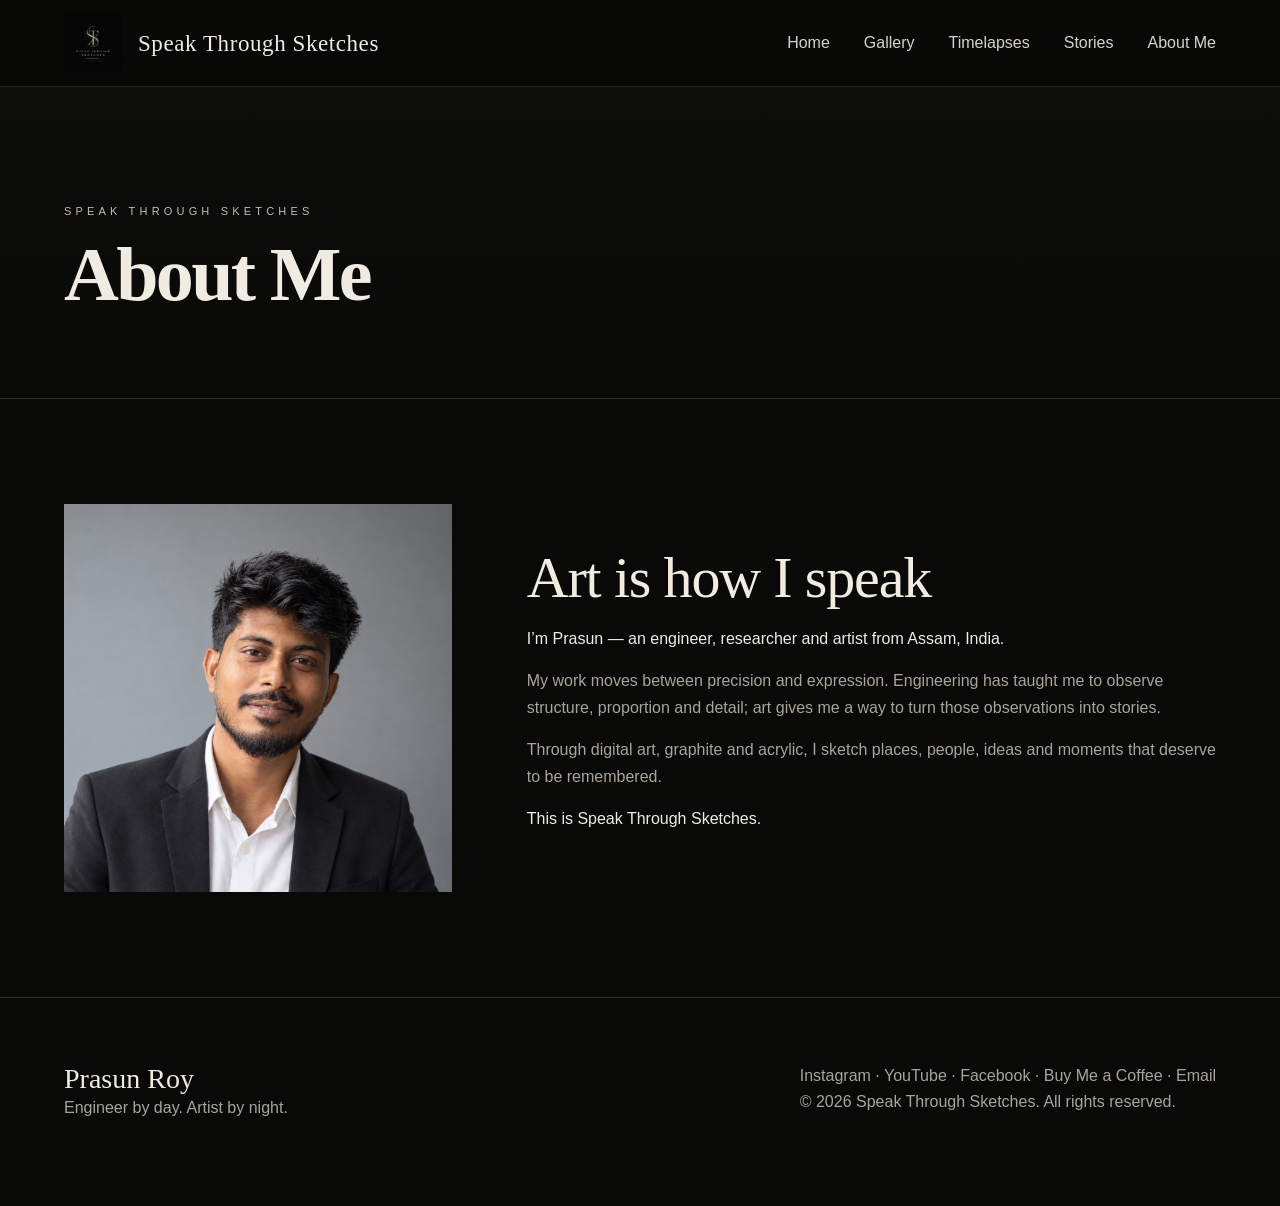
==== about.html @ 7fc60350 "Connect official social and creator links" ====
<!doctype html><html lang="en"><head><title>About Me — Speak Through Sketches</title><meta charset="utf-8"><meta name="viewport" content="width=device-width,initial-scale=1"><meta name="description" content="Speak Through Sketches — art, sketches and stories by Prasun Roy."><meta property="og:title" content="Speak Through Sketches"><meta property="og:description" content="Stories, places and ideas — expressed through sketches."><meta property="og:type" content="website"><link rel="icon" href="assets/images/logo.png"><link rel="stylesheet" href="style.css">
</head><body><nav class="nav"><div class="wrap navin"><a class="brand" href="index.html"><img src="assets/images/logo.png" alt="Speak Through Sketches logo"><span>Speak Through Sketches</span></a><button class="menu">Menu</button><div class="links"><a href="index.html">Home</a><a href="gallery.html">Gallery</a><a href="timelapses.html">Timelapses</a><a href="stories.html">Stories</a><a href="about.html">About Me</a></div></div></nav><header class="pagehero"><div class="wrap"><div class="eyebrow">Speak Through Sketches</div><h1>About Me</h1></div></header><main class="section"><div class="wrap aboutgrid"><img src="assets/images/about.png" alt="Portrait of Prasun Roy"><div><h2>Art is how I speak</h2><p>I’m Prasun — an engineer, researcher and artist from Assam, India.</p><p class="muted">My work moves between precision and expression. Engineering has taught me to observe structure, proportion and detail; art gives me a way to turn those observations into stories.</p><p class="muted">Through digital art, graphite and acrylic, I sketch places, people, ideas and moments that deserve to be remembered.</p><p>This is Speak Through Sketches.</p></div></div></main><footer class="footer"><div class="wrap footergrid"><div><div class="name">Prasun Roy</div><div class="muted">Engineer by day. Artist by night.</div></div><div class="muted"><a href="https://www.instagram.com/prasun__roy?igsi=Y3Uyb3ZrcDMyajFr&utm_source=qr" target="_blank" rel="noopener">Instagram</a> · <a href="https://www.youtube.com/@artbyprasun" target="_blank" rel="noopener">YouTube</a> · <a href="https://facebook.com/speakthroughsketches" target="_blank" rel="noopener">Facebook</a> · <a href="https://buymeacoffee.com/speakthroughsketches" target="_blank" rel="noopener">Buy Me a Coffee</a> · <a href="mailto:artbyprasun@speakthroughsketches.com">Email</a><br>© 2026 Speak Through Sketches. All rights reserved.</div></div></footer><script src="main.js"></script></body></html>
---- style.css ----
:root{--bg:#090908;--panel:#121211;--ink:#f1ece2;--muted:#aaa49a;--line:#302f2b;--accent:#d8cfbd;--max:1260px}*{box-sizing:border-box}html{scroll-behavior:smooth}body{margin:0;background:var(--bg);color:var(--ink);font-family:Arial,Helvetica,sans-serif;line-height:1.65}a{color:inherit;text-decoration:none}img{max-width:100%;display:block}.wrap{width:min(var(--max),90vw);margin:auto}.nav{position:sticky;top:0;z-index:30;background:rgba(9,9,8,.94);backdrop-filter:blur(14px);border-bottom:1px solid #24231f}.navin{height:86px;display:flex;align-items:center;justify-content:space-between}.brand{display:flex;align-items:center;gap:16px}.brand img{width:58px;height:58px;object-fit:cover}.brand span{font:23px/1 Georgia,serif;letter-spacing:.025em}.links{display:flex;gap:34px;color:#d8d2c8}.links a{padding:30px 0;position:relative}.links a:after{content:"";position:absolute;left:0;right:100%;bottom:20px;height:1px;background:var(--ink);transition:.25s}.links a:hover:after,.links a.active:after{right:0}.menu{display:none;background:none;border:1px solid var(--line);color:var(--ink);padding:8px 11px}.hero{min-height:72vh;display:grid;align-items:center;position:relative;overflow:hidden;border-bottom:1px solid var(--line)}.hero:before{content:"";position:absolute;inset:0;background:linear-gradient(90deg,rgba(0,0,0,.88) 0%,rgba(0,0,0,.52) 43%,rgba(0,0,0,.2) 100%),url('assets/images/graphite-3.jpg') center 36%/cover;filter:grayscale(1)}.hero .inner{position:relative;width:min(var(--max),90vw);margin:auto;padding:110px 0}.eyebrow{letter-spacing:.38em;text-transform:uppercase;color:#c4bdae;font-size:11px}.hero h1,.pagehero h1{font:700 clamp(58px,7vw,96px)/.96 Georgia,serif;margin:18px 0 22px;letter-spacing:-.035em}.hero p{font:20px/1.7 Georgia,serif;max-width:650px;color:#e1dbd0}.btn{display:inline-block;border:1px solid #817c72;padding:12px 23px;margin-top:18px;transition:.25s}.btn:hover{background:var(--ink);color:#111}.section{padding:105px 0;border-bottom:1px solid var(--line)}.sectionhead{display:flex;justify-content:space-between;gap:25px;align-items:end;margin-bottom:42px}.section h2{font:clamp(38px,4vw,54px)/1.08 Georgia,serif;margin:0;letter-spacing:-.02em}.muted{color:var(--muted)}.featured{display:grid;grid-template-columns:minmax(0,1.45fr) minmax(300px,.55fr);gap:0;align-items:stretch;background:var(--panel)}.featured img{height:590px;width:100%;object-fit:cover}.cardtext{padding:52px;display:flex;flex-direction:column;justify-content:center}.cardtext h3{font:40px Georgia,serif;margin:10px 0 6px}.grid{columns:3 300px;column-gap:22px}.art{break-inside:avoid;margin:0 0 22px;background:var(--panel);cursor:pointer;overflow:hidden;border:1px solid transparent;transition:.3s}.art img{width:100%;transition:.45s}.art:hover{border-color:#34332f}.art:hover img{transform:scale(1.02);filter:brightness(.9)}.cap{padding:15px 17px}.cap strong{font-family:Georgia,serif;font-size:19px}.tags{font-size:10px;letter-spacing:.2em;text-transform:uppercase;color:var(--muted)}.filter{display:flex;gap:10px;flex-wrap:wrap;margin-bottom:36px}.filter button{background:transparent;border:1px solid var(--line);color:var(--ink);padding:10px 17px;cursor:pointer;transition:.2s}.filter button:hover,.filter button.on{background:var(--ink);color:#111}.video{aspect-ratio:16/7;background:radial-gradient(circle at center,#25241f,#11110f 65%);display:grid;place-items:center;border:1px solid var(--line)}.play{width:76px;height:76px;border:1px solid var(--ink);border-radius:50%;display:grid;place-items:center;font-size:25px;transition:.25s}.play:hover{transform:scale(1.08);background:var(--ink);color:#111}.aboutgrid{display:grid;grid-template-columns:.72fr 1.28fr;gap:75px;align-items:center}.aboutgrid img{aspect-ratio:1/1;object-fit:cover;filter:saturate(.88)}.aboutgrid h2{font-size:58px}.footer{padding:65px 0 85px}.footergrid{display:flex;justify-content:space-between;gap:30px;flex-wrap:wrap}.footer .name{font:28px Georgia,serif}.pagehero{padding:115px 0 65px;border-bottom:1px solid var(--line);background:linear-gradient(180deg,#0c0c0b,#090908)}.pagehero h1{font-size:76px}.storygrid{display:grid;grid-template-columns:repeat(3,1fr);gap:20px}.story{background:var(--panel);padding:30px;min-height:240px;border:1px solid var(--line)}.story h3{font:28px Georgia,serif}.lightbox{position:fixed;inset:0;background:rgba(0,0,0,.96);z-index:100;display:none;align-items:center;justify-content:center;padding:30px}.lightbox.open{display:flex}.lightbox img{max-height:88vh;max-width:92vw;box-shadow:0 20px 70px #000}.close{position:absolute;right:30px;top:18px;font-size:34px;cursor:pointer}.legal{max-width:800px}.legal h2{font-family:Georgia,serif}@media(max-width:760px){.wrap{width:90vw}.navin{height:70px}.brand span{font-size:18px}.brand img{width:46px;height:46px}.menu{display:block}.links{display:none;position:absolute;top:70px;left:0;right:0;background:#0d0d0c;padding:14px 5vw 20px;flex-direction:column;gap:0;border-bottom:1px solid var(--line)}.links.open{display:flex}.links a{padding:12px 0}.links a:after{display:none}.hero{min-height:67vh}.hero .inner{padding:75px 0}.hero h1{font-size:clamp(52px,15vw,72px)}.hero p{font-size:18px}.featured,.aboutgrid{grid-template-columns:1fr}.featured img{height:auto;max-height:520px}.cardtext{padding:30px}.section{padding:68px 0}.sectionhead{align-items:flex-start;flex-direction:column;margin-bottom:28px}.section h2{font-size:39px}.aboutgrid{gap:35px}.aboutgrid h2{font-size:44px}.storygrid{grid-template-columns:1fr}.pagehero{padding:80px 0 40px}.pagehero h1{font-size:55px}.grid{columns:2 150px}}@media(max-width:480px){.grid{columns:1}.brand span{font-size:16px}.hero h1{font-size:50px}}
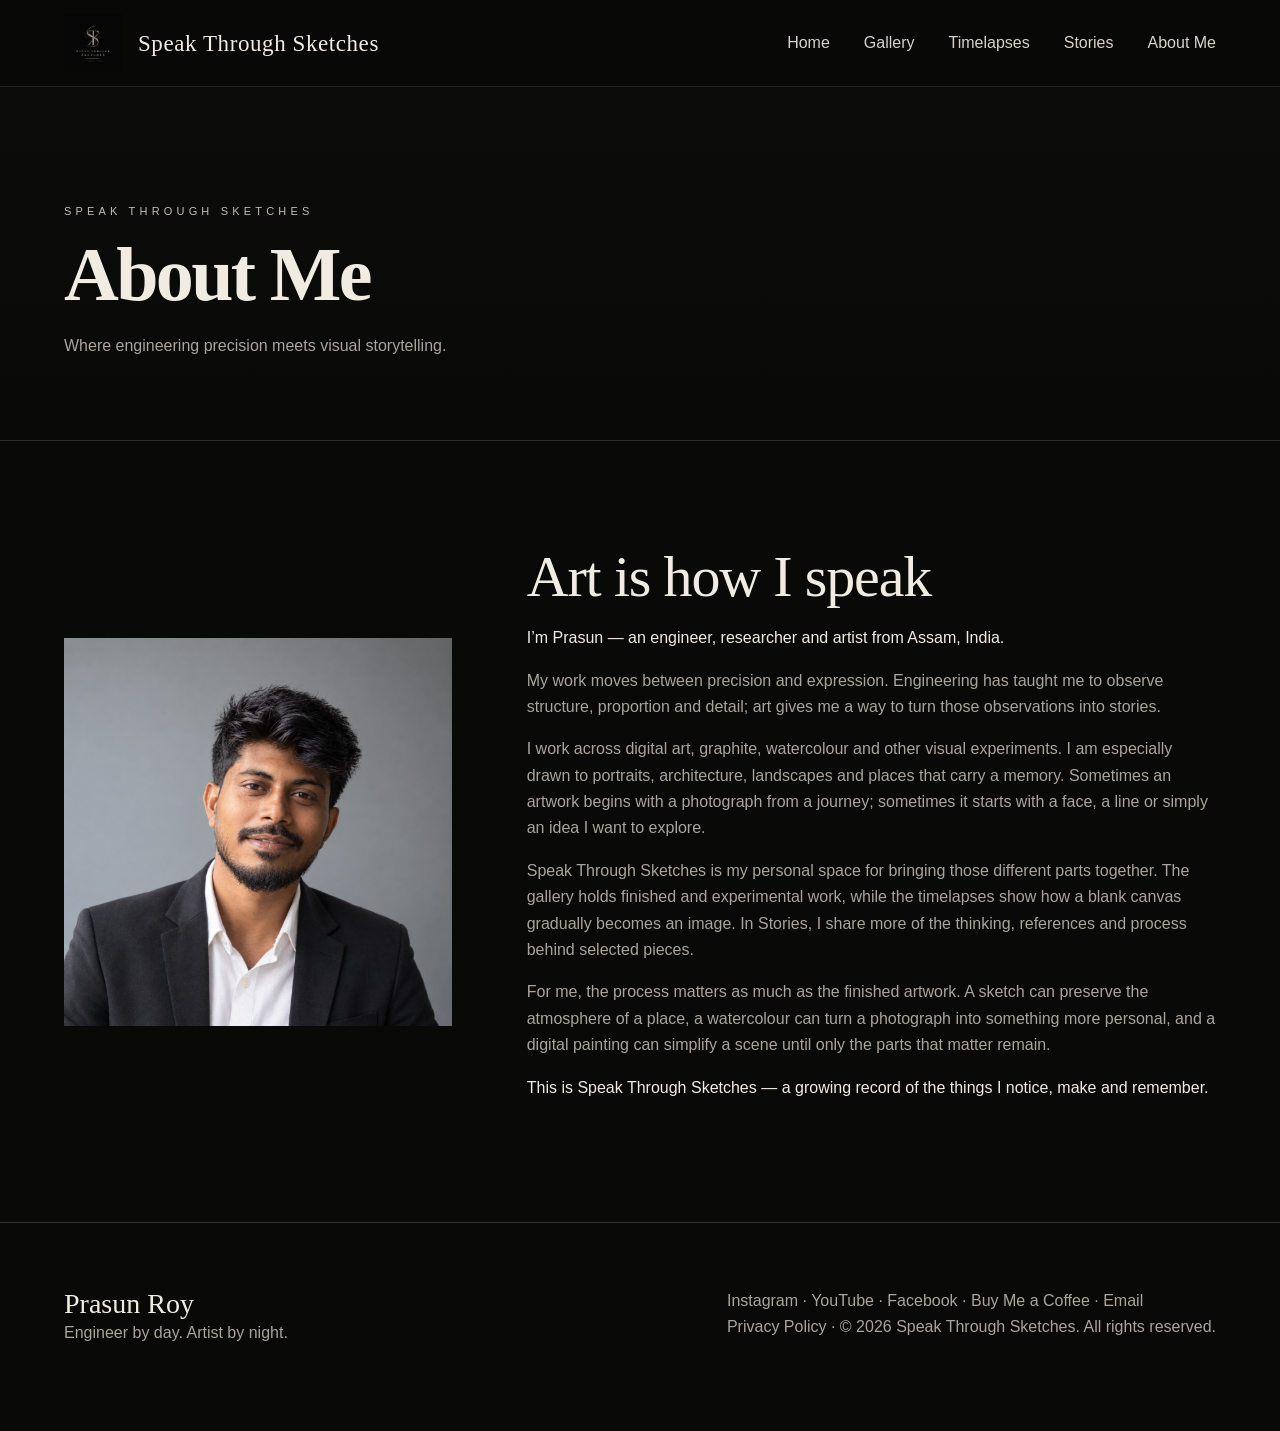
==== commit 28c952a9: "Expand artist profile and add privacy footer link" ====
--- a/about.html
+++ b/about.html
@@ -1,2 +1 @@
-<!doctype html><html lang="en"><head><title>About Me — Speak Through Sketches</title><meta charset="utf-8"><meta name="viewport" content="width=device-width,initial-scale=1"><meta name="description" content="Speak Through Sketches — art, sketches and stories by Prasun Roy."><meta property="og:title" content="Speak Through Sketches"><meta property="og:description" content="Stories, places and ideas — expressed through sketches."><meta property="og:type" content="website"><link rel="icon" href="assets/images/logo.png"><link rel="stylesheet" href="style.css">
-</head><body><nav class="nav"><div class="wrap navin"><a class="brand" href="index.html"><img src="assets/images/logo.png" alt="Speak Through Sketches logo"><span>Speak Through Sketches</span></a><button class="menu">Menu</button><div class="links"><a href="index.html">Home</a><a href="gallery.html">Gallery</a><a href="timelapses.html">Timelapses</a><a href="stories.html">Stories</a><a href="about.html">About Me</a></div></div></nav><header class="pagehero"><div class="wrap"><div class="eyebrow">Speak Through Sketches</div><h1>About Me</h1></div></header><main class="section"><div class="wrap aboutgrid"><img src="assets/images/about.png" alt="Portrait of Prasun Roy"><div><h2>Art is how I speak</h2><p>I’m Prasun — an engineer, researcher and artist from Assam, India.</p><p class="muted">My work moves between precision and expression. Engineering has taught me to observe structure, proportion and detail; art gives me a way to turn those observations into stories.</p><p class="muted">Through digital art, graphite and acrylic, I sketch places, people, ideas and moments that deserve to be remembered.</p><p>This is Speak Through Sketches.</p></div></div></main><footer class="footer"><div class="wrap footergrid"><div><div class="name">Prasun Roy</div><div class="muted">Engineer by day. Artist by night.</div></div><div class="muted"><a href="https://www.instagram.com/prasun__roy?igsi=Y3Uyb3ZrcDMyajFr&utm_source=qr" target="_blank" rel="noopener">Instagram</a> · <a href="https://www.youtube.com/@artbyprasun" target="_blank" rel="noopener">YouTube</a> · <a href="https://facebook.com/speakthroughsketches" target="_blank" rel="noopener">Facebook</a> · <a href="https://buymeacoffee.com/speakthroughsketches" target="_blank" rel="noopener">Buy Me a Coffee</a> · <a href="mailto:artbyprasun@speakthroughsketches.com">Email</a><br>© 2026 Speak Through Sketches. All rights reserved.</div></div></footer><script src="main.js"></script></body></html>+<!doctype html><html lang="en"><head><script async src="https://www.googletagmanager.com/gtag/js?id=G-JD53RVSYMD"></script><script>window.dataLayer=window.dataLayer||[];function gtag(){dataLayer.push(arguments);}gtag('js',new Date());gtag('config','G-JD53RVSYMD');</script><title>About Prasun Roy | Speak Through Sketches</title><meta charset="utf-8"><meta name="viewport" content="width=device-width,initial-scale=1"><meta name="description" content="Meet Prasun Roy, an engineer, researcher and artist from Assam, India, and discover the story behind Speak Through Sketches."><meta property="og:title" content="About Prasun Roy | Speak Through Sketches"><meta property="og:description" content="Meet Prasun Roy, an engineer, researcher and artist from Assam, India, and discover the story behind Speak Through Sketches."><meta property="og:type" content="website"><meta property="og:url" content="https://www.speakthroughsketches.com/about.html"><meta property="og:site_name" content="Speak Through Sketches"><meta property="og:image" content="https://www.speakthroughsketches.com/assets/images/about.png"><meta property="og:image:alt" content="Prasun Roy"><meta name="twitter:card" content="summary_large_image"><meta name="twitter:image" content="https://www.speakthroughsketches.com/assets/images/about.png"><script type="application/ld+json">{"@context":"https://schema.org","@type":"Person","name":"Prasun Roy","url":"https://www.speakthroughsketches.com/about.html","image":"https://www.speakthroughsketches.com/assets/images/about.png","description":"Engineer, researcher and artist from Assam, India.","sameAs":["https://www.instagram.com/prasun__roy","https://www.youtube.com/@artbyprasun","https://facebook.com/speakthroughsketches"]}</script><link rel="canonical" href="https://www.speakthroughsketches.com/about.html"><link rel="icon" href="assets/images/logo.png"><link rel="stylesheet" href="style.css"><script async src="https://pagead2.googlesyndication.com/pagead/js/adsbygoogle.js?client=ca-pub-5330915636951383" crossorigin="anonymous"></script></head><body><nav class="nav"><div class="wrap navin"><a class="brand" href="index.html"><img src="assets/images/logo.png" alt="Speak Through Sketches logo"><span>Speak Through Sketches</span></a><button class="menu">Menu</button><div class="links"><a href="index.html">Home</a><a href="gallery.html">Gallery</a><a href="timelapses.html">Timelapses</a><a href="stories.html">Stories</a><a href="about.html">About Me</a></div></div></nav><header class="pagehero"><div class="wrap"><div class="eyebrow">Speak Through Sketches</div><h1>About Me</h1><p class="muted">Where engineering precision meets visual storytelling.</p></div></header><main class="section"><div class="wrap aboutgrid"><img src="assets/images/about.png" alt="Portrait of Prasun Roy"><div><h2>Art is how I speak</h2><p>I’m Prasun — an engineer, researcher and artist from Assam, India.</p><p class="muted">My work moves between precision and expression. Engineering has taught me to observe structure, proportion and detail; art gives me a way to turn those observations into stories.</p><p class="muted">I work across digital art, graphite, watercolour and other visual experiments. I am especially drawn to portraits, architecture, landscapes and places that carry a memory. Sometimes an artwork begins with a photograph from a journey; sometimes it starts with a face, a line or simply an idea I want to explore.</p><p class="muted">Speak Through Sketches is my personal space for bringing those different parts together. The gallery holds finished and experimental work, while the timelapses show how a blank canvas gradually becomes an image. In Stories, I share more of the thinking, references and process behind selected pieces.</p><p class="muted">For me, the process matters as much as the finished artwork. A sketch can preserve the atmosphere of a place, a watercolour can turn a photograph into something more personal, and a digital painting can simplify a scene until only the parts that matter remain.</p><p>This is Speak Through Sketches — a growing record of the things I notice, make and remember.</p></div></div></main><footer class="footer"><div class="wrap footergrid"><div><div class="name">Prasun Roy</div><div class="muted">Engineer by day. Artist by night.</div></div><div class="muted"><a href="https://www.instagram.com/prasun__roy?igsi=Y3Uyb3ZrcDMyajFr&utm_source=qr" target="_blank" rel="noopener">Instagram</a> · <a href="https://www.youtube.com/@artbyprasun" target="_blank" rel="noopener">YouTube</a> · <a href="https://facebook.com/speakthroughsketches" target="_blank" rel="noopener">Facebook</a> · <a href="https://buymeacoffee.com/speakthroughsketches" target="_blank" rel="noopener">Buy Me a Coffee</a> · <a href="mailto:artbyprasun@speakthroughsketches.com">Email</a><br><a href="privacy.html">Privacy Policy</a> · © 2026 Speak Through Sketches. All rights reserved.</div></div></footer><script src="main.js"></script></body></html>
--- a/style.css
+++ b/style.css
@@ -1 +1,2 @@
-:root{--bg:#090908;--panel:#121211;--ink:#f1ece2;--muted:#aaa49a;--line:#302f2b;--accent:#d8cfbd;--max:1260px}*{box-sizing:border-box}html{scroll-behavior:smooth}body{margin:0;background:var(--bg);color:var(--ink);font-family:Arial,Helvetica,sans-serif;line-height:1.65}a{color:inherit;text-decoration:none}img{max-width:100%;display:block}.wrap{width:min(var(--max),90vw);margin:auto}.nav{position:sticky;top:0;z-index:30;background:rgba(9,9,8,.94);backdrop-filter:blur(14px);border-bottom:1px solid #24231f}.navin{height:86px;display:flex;align-items:center;justify-content:space-between}.brand{display:flex;align-items:center;gap:16px}.brand img{width:58px;height:58px;object-fit:cover}.brand span{font:23px/1 Georgia,serif;letter-spacing:.025em}.links{display:flex;gap:34px;color:#d8d2c8}.links a{padding:30px 0;position:relative}.links a:after{content:"";position:absolute;left:0;right:100%;bottom:20px;height:1px;background:var(--ink);transition:.25s}.links a:hover:after,.links a.active:after{right:0}.menu{display:none;background:none;border:1px solid var(--line);color:var(--ink);padding:8px 11px}.hero{min-height:72vh;display:grid;align-items:center;position:relative;overflow:hidden;border-bottom:1px solid var(--line)}.hero:before{content:"";position:absolute;inset:0;background:linear-gradient(90deg,rgba(0,0,0,.88) 0%,rgba(0,0,0,.52) 43%,rgba(0,0,0,.2) 100%),url('assets/images/graphite-3.jpg') center 36%/cover;filter:grayscale(1)}.hero .inner{position:relative;width:min(var(--max),90vw);margin:auto;padding:110px 0}.eyebrow{letter-spacing:.38em;text-transform:uppercase;color:#c4bdae;font-size:11px}.hero h1,.pagehero h1{font:700 clamp(58px,7vw,96px)/.96 Georgia,serif;margin:18px 0 22px;letter-spacing:-.035em}.hero p{font:20px/1.7 Georgia,serif;max-width:650px;color:#e1dbd0}.btn{display:inline-block;border:1px solid #817c72;padding:12px 23px;margin-top:18px;transition:.25s}.btn:hover{background:var(--ink);color:#111}.section{padding:105px 0;border-bottom:1px solid var(--line)}.sectionhead{display:flex;justify-content:space-between;gap:25px;align-items:end;margin-bottom:42px}.section h2{font:clamp(38px,4vw,54px)/1.08 Georgia,serif;margin:0;letter-spacing:-.02em}.muted{color:var(--muted)}.featured{display:grid;grid-template-columns:minmax(0,1.45fr) minmax(300px,.55fr);gap:0;align-items:stretch;background:var(--panel)}.featured img{height:590px;width:100%;object-fit:cover}.cardtext{padding:52px;display:flex;flex-direction:column;justify-content:center}.cardtext h3{font:40px Georgia,serif;margin:10px 0 6px}.grid{columns:3 300px;column-gap:22px}.art{break-inside:avoid;margin:0 0 22px;background:var(--panel);cursor:pointer;overflow:hidden;border:1px solid transparent;transition:.3s}.art img{width:100%;transition:.45s}.art:hover{border-color:#34332f}.art:hover img{transform:scale(1.02);filter:brightness(.9)}.cap{padding:15px 17px}.cap strong{font-family:Georgia,serif;font-size:19px}.tags{font-size:10px;letter-spacing:.2em;text-transform:uppercase;color:var(--muted)}.filter{display:flex;gap:10px;flex-wrap:wrap;margin-bottom:36px}.filter button{background:transparent;border:1px solid var(--line);color:var(--ink);padding:10px 17px;cursor:pointer;transition:.2s}.filter button:hover,.filter button.on{background:var(--ink);color:#111}.video{aspect-ratio:16/7;background:radial-gradient(circle at center,#25241f,#11110f 65%);display:grid;place-items:center;border:1px solid var(--line)}.play{width:76px;height:76px;border:1px solid var(--ink);border-radius:50%;display:grid;place-items:center;font-size:25px;transition:.25s}.play:hover{transform:scale(1.08);background:var(--ink);color:#111}.aboutgrid{display:grid;grid-template-columns:.72fr 1.28fr;gap:75px;align-items:center}.aboutgrid img{aspect-ratio:1/1;object-fit:cover;filter:saturate(.88)}.aboutgrid h2{font-size:58px}.footer{padding:65px 0 85px}.footergrid{display:flex;justify-content:space-between;gap:30px;flex-wrap:wrap}.footer .name{font:28px Georgia,serif}.pagehero{padding:115px 0 65px;border-bottom:1px solid var(--line);background:linear-gradient(180deg,#0c0c0b,#090908)}.pagehero h1{font-size:76px}.storygrid{display:grid;grid-template-columns:repeat(3,1fr);gap:20px}.story{background:var(--panel);padding:30px;min-height:240px;border:1px solid var(--line)}.story h3{font:28px Georgia,serif}.lightbox{position:fixed;inset:0;background:rgba(0,0,0,.96);z-index:100;display:none;align-items:center;justify-content:center;padding:30px}.lightbox.open{display:flex}.lightbox img{max-height:88vh;max-width:92vw;box-shadow:0 20px 70px #000}.close{position:absolute;right:30px;top:18px;font-size:34px;cursor:pointer}.legal{max-width:800px}.legal h2{font-family:Georgia,serif}@media(max-width:760px){.wrap{width:90vw}.navin{height:70px}.brand span{font-size:18px}.brand img{width:46px;height:46px}.menu{display:block}.links{display:none;position:absolute;top:70px;left:0;right:0;background:#0d0d0c;padding:14px 5vw 20px;flex-direction:column;gap:0;border-bottom:1px solid var(--line)}.links.open{display:flex}.links a{padding:12px 0}.links a:after{display:none}.hero{min-height:67vh}.hero .inner{padding:75px 0}.hero h1{font-size:clamp(52px,15vw,72px)}.hero p{font-size:18px}.featured,.aboutgrid{grid-template-columns:1fr}.featured img{height:auto;max-height:520px}.cardtext{padding:30px}.section{padding:68px 0}.sectionhead{align-items:flex-start;flex-direction:column;margin-bottom:28px}.section h2{font-size:39px}.aboutgrid{gap:35px}.aboutgrid h2{font-size:44px}.storygrid{grid-template-columns:1fr}.pagehero{padding:80px 0 40px}.pagehero h1{font-size:55px}.grid{columns:2 150px}}@media(max-width:480px){.grid{columns:1}.brand span{font-size:16px}.hero h1{font-size:50px}}+:root{--bg:#090908;--panel:#121211;--ink:#f1ece2;--muted:#aaa49a;--line:#302f2b;--accent:#d8cfbd;--max:1260px}*{box-sizing:border-box}html{scroll-behavior:smooth}body{margin:0;background:var(--bg);color:var(--ink);font-family:Arial,Helvetica,sans-serif;line-height:1.65}a{color:inherit;text-decoration:none}img{max-width:100%;display:block}.wrap{width:min(var(--max),90vw);margin:auto}.nav{position:sticky;top:0;z-index:30;background:rgba(9,9,8,.94);backdrop-filter:blur(14px);border-bottom:1px solid #24231f}.navin{height:86px;display:flex;align-items:center;justify-content:space-between}.brand{display:flex;align-items:center;gap:16px}.brand img{width:58px;height:58px;object-fit:cover}.brand span{font:23px/1 Georgia,serif;letter-spacing:.025em}.links{display:flex;gap:34px;color:#d8d2c8}.links a{padding:30px 0;position:relative}.links a:after{content:"";position:absolute;left:0;right:100%;bottom:20px;height:1px;background:var(--ink);transition:.25s}.links a:hover:after,.links a.active:after{right:0}.menu{display:none;background:none;border:1px solid var(--line);color:var(--ink);padding:8px 11px}.hero{min-height:72vh;display:grid;align-items:center;position:relative;overflow:hidden;border-bottom:1px solid var(--line)}.hero:before{content:"";position:absolute;inset:0;background:linear-gradient(90deg,rgba(0,0,0,.88) 0%,rgba(0,0,0,.52) 43%,rgba(0,0,0,.2) 100%),url('assets/images/graphite-3.jpg') center 36%/cover;filter:grayscale(1)}.hero .inner{position:relative;width:min(var(--max),90vw);margin:auto;padding:110px 0}.eyebrow{letter-spacing:.38em;text-transform:uppercase;color:#c4bdae;font-size:11px}.hero h1,.pagehero h1{font:700 clamp(58px,7vw,96px)/.96 Georgia,serif;margin:18px 0 22px;letter-spacing:-.035em}.hero p{font:20px/1.7 Georgia,serif;max-width:650px;color:#e1dbd0}.btn{display:inline-block;border:1px solid #817c72;padding:12px 23px;margin-top:18px;transition:.25s}.btn:hover{background:var(--ink);color:#111}.section{padding:105px 0;border-bottom:1px solid var(--line)}.sectionhead{display:flex;justify-content:space-between;gap:25px;align-items:end;margin-bottom:42px}.section h2{font:clamp(38px,4vw,54px)/1.08 Georgia,serif;margin:0;letter-spacing:-.02em}.muted{color:var(--muted)}.featured{display:grid;grid-template-columns:minmax(0,1.45fr) minmax(300px,.55fr);gap:0;align-items:stretch;background:var(--panel)}.featured img{height:590px;width:100%;object-fit:cover}.cardtext{padding:52px;display:flex;flex-direction:column;justify-content:center}.cardtext h3{font:40px Georgia,serif;margin:10px 0 6px}.grid{columns:3 300px;column-gap:22px}.art{break-inside:avoid;margin:0 0 22px;background:var(--panel);cursor:pointer;overflow:hidden;border:1px solid transparent;transition:.3s}.art img{width:100%;transition:.45s}.art:hover{border-color:#34332f}.art:hover img{transform:scale(1.02);filter:brightness(.9)}.cap{padding:15px 17px}.cap strong{font-family:Georgia,serif;font-size:19px}.tags{font-size:10px;letter-spacing:.2em;text-transform:uppercase;color:var(--muted)}.filter{display:flex;gap:10px;flex-wrap:wrap;margin-bottom:36px}.filter button{background:transparent;border:1px solid var(--line);color:var(--ink);padding:10px 17px;cursor:pointer;transition:.2s}.filter button:hover,.filter button.on{background:var(--ink);color:#111}.video{aspect-ratio:16/7;background:radial-gradient(circle at center,#25241f,#11110f 65%);display:grid;place-items:center;border:1px solid var(--line)}.play{width:76px;height:76px;border:1px solid var(--ink);border-radius:50%;display:grid;place-items:center;font-size:25px;transition:.25s}.play:hover{transform:scale(1.08);background:var(--ink);color:#111}.aboutgrid{display:grid;grid-template-columns:.72fr 1.28fr;gap:75px;align-items:center}.aboutgrid img{aspect-ratio:1/1;object-fit:cover;filter:saturate(.88)}.aboutgrid h2{font-size:58px}.footer{padding:65px 0 85px}.footergrid{display:flex;justify-content:space-between;gap:30px;flex-wrap:wrap}.footer .name{font:28px Georgia,serif}.pagehero{padding:115px 0 65px;border-bottom:1px solid var(--line);background:linear-gradient(180deg,#0c0c0b,#090908)}.pagehero h1{font-size:76px}.storygrid{display:grid;grid-template-columns:repeat(3,1fr);gap:20px}.story{background:var(--panel);padding:30px;min-height:240px;border:1px solid var(--line)}.story h3{font:28px Georgia,serif}.lightbox{position:fixed;inset:0;background:rgba(0,0,0,.96);z-index:100;display:none;align-items:center;justify-content:center;padding:30px}.lightbox.open{display:flex}.lightbox img{max-height:88vh;max-width:92vw;box-shadow:0 20px 70px #000}.close{position:absolute;right:30px;top:18px;font-size:34px;cursor:pointer}.legal{max-width:800px}.legal h2{font-family:Georgia,serif}@media(max-width:760px){.wrap{width:90vw}.navin{height:70px}.brand span{font-size:18px}.brand img{width:46px;height:46px}.menu{display:block}.links{display:none;position:absolute;top:70px;left:0;right:0;background:#0d0d0c;padding:14px 5vw 20px;flex-direction:column;gap:0;border-bottom:1px solid var(--line)}.links.open{display:flex}.links a{padding:12px 0}.links a:after{display:none}.hero{min-height:67vh}.hero .inner{padding:75px 0}.hero h1{font-size:clamp(52px,15vw,72px)}.hero p{font-size:18px}.featured,.aboutgrid{grid-template-columns:1fr}.featured img{height:auto;max-height:520px}.cardtext{padding:30px}.section{padding:68px 0}.sectionhead{align-items:flex-start;flex-direction:column;margin-bottom:28px}.section h2{font-size:39px}.aboutgrid{gap:35px}.aboutgrid h2{font-size:44px}.storygrid{grid-template-columns:1fr}.pagehero{padding:80px 0 40px}.pagehero h1{font-size:55px}.grid{columns:2 150px}}@media(max-width:480px){.grid{columns:1}.brand span{font-size:16px}.hero h1{font-size:50px}}.timelapse-duo{display:grid;grid-template-columns:1fr 1fr;gap:3px;aspect-ratio:16/10;overflow:hidden;margin-bottom:18px}.timelapse-duo img{width:100%;height:100%;object-fit:cover}
+.timelapse-card{padding:18px}.video-thumb{position:relative;width:100%;padding:0;border:0;background:#050505;cursor:pointer;overflow:hidden;display:block;margin-bottom:18px}.video-thumb.wide{aspect-ratio:16/9}.video-thumb.short{aspect-ratio:9/12}.video-thumb img{width:100%;height:100%;object-fit:cover;transition:.35s}.video-thumb:hover img{transform:scale(1.025);filter:brightness(.72)}.video-play{position:absolute;left:50%;top:50%;transform:translate(-50%,-50%);width:66px;height:66px;border:1px solid rgba(255,255,255,.9);border-radius:50%;display:grid;place-items:center;background:rgba(0,0,0,.52);color:#fff;font-size:22px;padding-left:4px;transition:.25s}.video-thumb:hover .video-play{background:var(--ink);color:#111;transform:translate(-50%,-50%) scale(1.06)}.video-frame{width:100%;border:0;display:block;background:#000;margin-bottom:18px}.video-frame.wide{aspect-ratio:16/9}.video-frame.short{aspect-ratio:9/12}.youtube-link{display:inline-block;color:#d8cfbd;border-bottom:1px solid #5d594f;padding-bottom:2px;margin-top:4px;font-size:14px}.youtube-link:hover{color:#fff;border-color:#fff}.picks-intro{max-width:650px;margin:-20px 0 35px}.picks-grid{display:grid;grid-template-columns:repeat(3,1fr);gap:18px}.pick{background:var(--panel);border:1px solid var(--line);padding:28px;display:flex;flex-direction:column;align-items:flex-start}.pick h3{font:26px/1.2 Georgia,serif;margin:12px 0 4px}.pick p{flex:1}.affiliate-note{color:var(--muted);font-size:12px;margin-top:22px}@media(max-width:900px){.picks-grid{grid-template-columns:repeat(2,1fr)}}@media(max-width:560px){.picks-grid{grid-template-columns:1fr}}.home-video{max-width:1000px;margin:auto}.home-video .video-thumb{margin-bottom:0}.home-video-meta{display:flex;justify-content:space-between;gap:25px;align-items:center;background:var(--panel);border:1px solid var(--line);border-top:0;padding:22px 25px}.home-video-meta h3{font:27px Georgia,serif;margin:5px 0}@media(max-width:600px){.home-video-meta{align-items:flex-start;flex-direction:column}}.stories-long{max-width:900px;margin:auto}.story-full{padding:40px 0;border-bottom:1px solid var(--line)}.story-full:first-child{padding-top:0}.story-full h2{font:38px/1.15 Georgia,serif;margin:12px 0 24px}.story-full p{font-size:17px;line-height:1.85;color:var(--muted);max-width:780px}@media(max-width:600px){.story-full h2{font-size:30px}.story-full p{font-size:16px}}
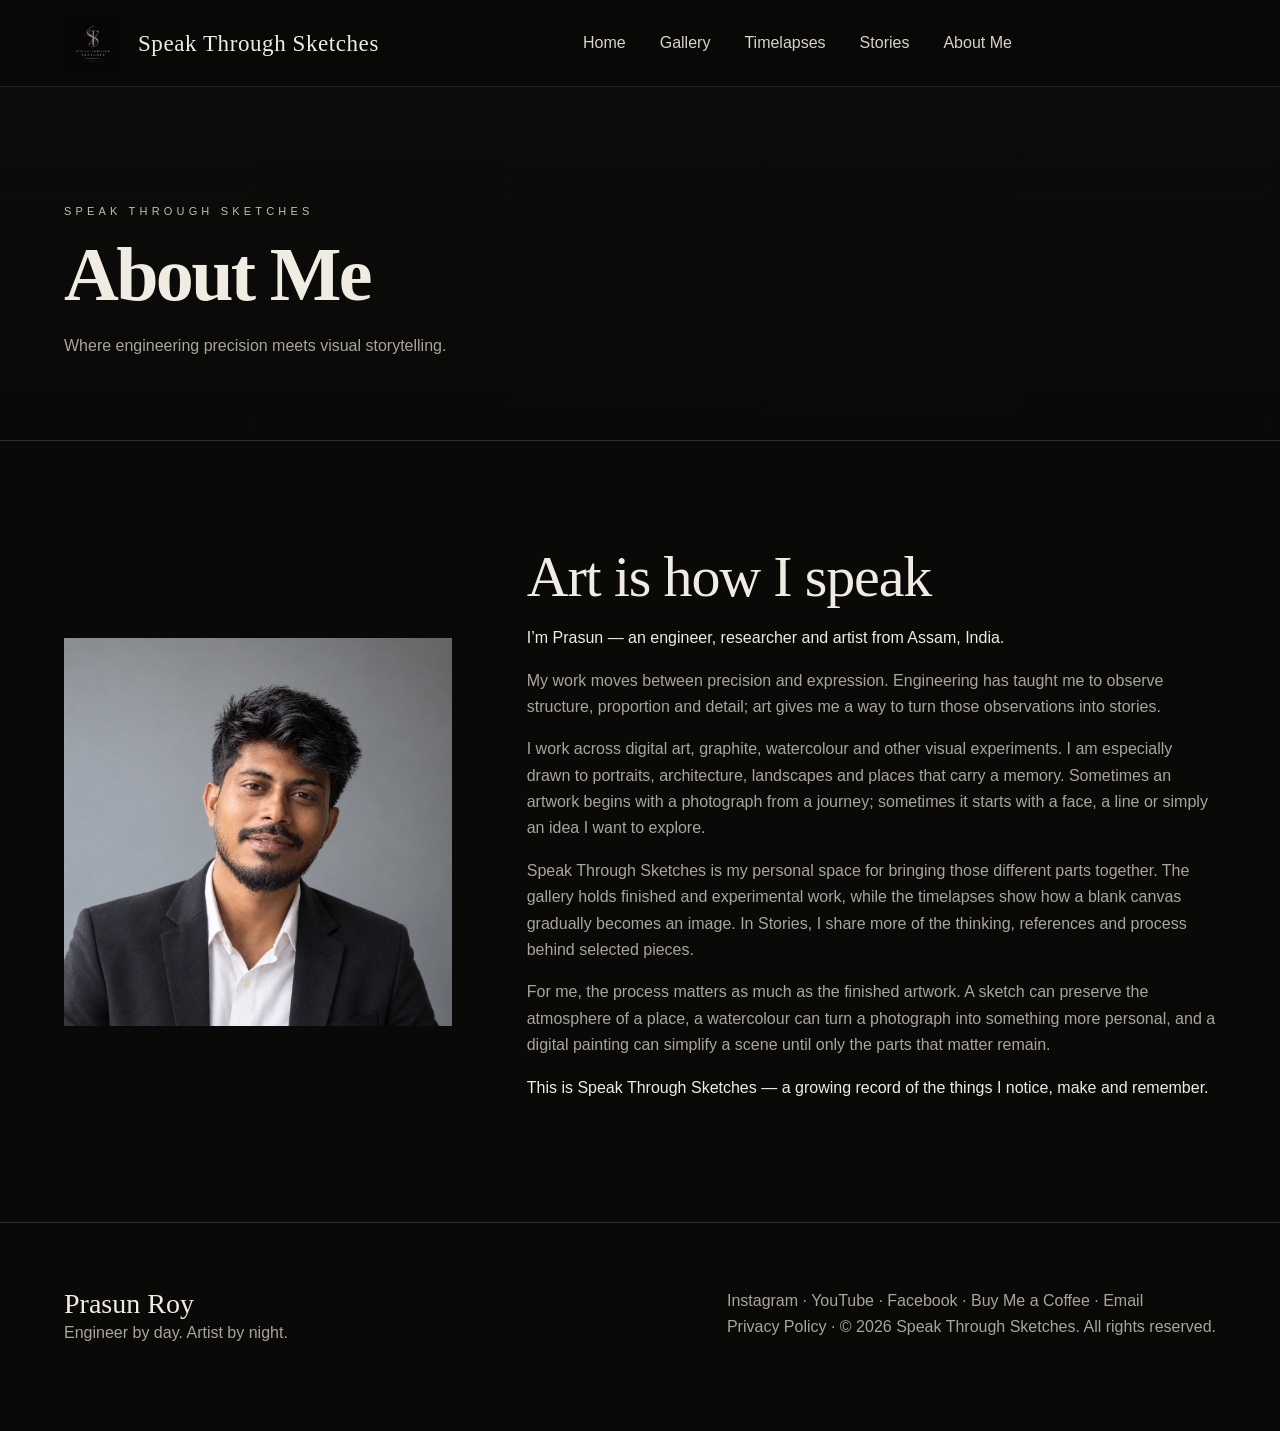
==== commit d174e49c: "Add accessible social icons to shared navigation" ====
--- a/about.html
+++ b/about.html
@@ -1 +1 @@
-<!doctype html><html lang="en"><head><script async src="https://www.googletagmanager.com/gtag/js?id=G-JD53RVSYMD"></script><script>window.dataLayer=window.dataLayer||[];function gtag(){dataLayer.push(arguments);}gtag('js',new Date());gtag('config','G-JD53RVSYMD');</script><title>About Prasun Roy | Speak Through Sketches</title><meta charset="utf-8"><meta name="viewport" content="width=device-width,initial-scale=1"><meta name="description" content="Meet Prasun Roy, an engineer, researcher and artist from Assam, India, and discover the story behind Speak Through Sketches."><meta property="og:title" content="About Prasun Roy | Speak Through Sketches"><meta property="og:description" content="Meet Prasun Roy, an engineer, researcher and artist from Assam, India, and discover the story behind Speak Through Sketches."><meta property="og:type" content="website"><meta property="og:url" content="https://www.speakthroughsketches.com/about.html"><meta property="og:site_name" content="Speak Through Sketches"><meta property="og:image" content="https://www.speakthroughsketches.com/assets/images/about.png"><meta property="og:image:alt" content="Prasun Roy"><meta name="twitter:card" content="summary_large_image"><meta name="twitter:image" content="https://www.speakthroughsketches.com/assets/images/about.png"><script type="application/ld+json">{"@context":"https://schema.org","@type":"Person","name":"Prasun Roy","url":"https://www.speakthroughsketches.com/about.html","image":"https://www.speakthroughsketches.com/assets/images/about.png","description":"Engineer, researcher and artist from Assam, India.","sameAs":["https://www.instagram.com/prasun__roy","https://www.youtube.com/@artbyprasun","https://facebook.com/speakthroughsketches"]}</script><link rel="canonical" href="https://www.speakthroughsketches.com/about.html"><link rel="icon" href="assets/images/logo.png"><link rel="stylesheet" href="style.css"><script async src="https://pagead2.googlesyndication.com/pagead/js/adsbygoogle.js?client=ca-pub-5330915636951383" crossorigin="anonymous"></script></head><body><nav class="nav"><div class="wrap navin"><a class="brand" href="index.html"><img src="assets/images/logo.png" alt="Speak Through Sketches logo"><span>Speak Through Sketches</span></a><button class="menu">Menu</button><div class="links"><a href="index.html">Home</a><a href="gallery.html">Gallery</a><a href="timelapses.html">Timelapses</a><a href="stories.html">Stories</a><a href="about.html">About Me</a></div></div></nav><header class="pagehero"><div class="wrap"><div class="eyebrow">Speak Through Sketches</div><h1>About Me</h1><p class="muted">Where engineering precision meets visual storytelling.</p></div></header><main class="section"><div class="wrap aboutgrid"><img src="assets/images/about.png" alt="Portrait of Prasun Roy"><div><h2>Art is how I speak</h2><p>I’m Prasun — an engineer, researcher and artist from Assam, India.</p><p class="muted">My work moves between precision and expression. Engineering has taught me to observe structure, proportion and detail; art gives me a way to turn those observations into stories.</p><p class="muted">I work across digital art, graphite, watercolour and other visual experiments. I am especially drawn to portraits, architecture, landscapes and places that carry a memory. Sometimes an artwork begins with a photograph from a journey; sometimes it starts with a face, a line or simply an idea I want to explore.</p><p class="muted">Speak Through Sketches is my personal space for bringing those different parts together. The gallery holds finished and experimental work, while the timelapses show how a blank canvas gradually becomes an image. In Stories, I share more of the thinking, references and process behind selected pieces.</p><p class="muted">For me, the process matters as much as the finished artwork. A sketch can preserve the atmosphere of a place, a watercolour can turn a photograph into something more personal, and a digital painting can simplify a scene until only the parts that matter remain.</p><p>This is Speak Through Sketches — a growing record of the things I notice, make and remember.</p></div></div></main><footer class="footer"><div class="wrap footergrid"><div><div class="name">Prasun Roy</div><div class="muted">Engineer by day. Artist by night.</div></div><div class="muted"><a href="https://www.instagram.com/prasun__roy?igsi=Y3Uyb3ZrcDMyajFr&utm_source=qr" target="_blank" rel="noopener">Instagram</a> · <a href="https://www.youtube.com/@artbyprasun" target="_blank" rel="noopener">YouTube</a> · <a href="https://facebook.com/speakthroughsketches" target="_blank" rel="noopener">Facebook</a> · <a href="https://buymeacoffee.com/speakthroughsketches" target="_blank" rel="noopener">Buy Me a Coffee</a> · <a href="mailto:artbyprasun@speakthroughsketches.com">Email</a><br><a href="privacy.html">Privacy Policy</a> · © 2026 Speak Through Sketches. All rights reserved.</div></div></footer><script src="main.js"></script></body></html>+<!doctype html><html lang="en"><head><script async src="https://www.googletagmanager.com/gtag/js?id=G-JD53RVSYMD"></script><script>window.dataLayer=window.dataLayer||[];function gtag(){dataLayer.push(arguments);}gtag('js',new Date());gtag('config','G-JD53RVSYMD');</script><title>About Prasun Roy | Speak Through Sketches</title><meta charset="utf-8"><meta name="viewport" content="width=device-width,initial-scale=1"><meta name="description" content="Meet Prasun Roy, an engineer, researcher and artist from Assam, India, and discover the story behind Speak Through Sketches."><meta property="og:title" content="About Prasun Roy | Speak Through Sketches"><meta property="og:description" content="Meet Prasun Roy, an engineer, researcher and artist from Assam, India, and discover the story behind Speak Through Sketches."><meta property="og:type" content="website"><meta property="og:url" content="https://www.speakthroughsketches.com/about.html"><meta property="og:site_name" content="Speak Through Sketches"><meta property="og:image" content="https://www.speakthroughsketches.com/assets/images/about.png"><meta property="og:image:alt" content="Prasun Roy"><meta name="twitter:card" content="summary_large_image"><meta name="twitter:image" content="https://www.speakthroughsketches.com/assets/images/about.png"><script type="application/ld+json">{"@context":"https://schema.org","@type":"Person","name":"Prasun Roy","url":"https://www.speakthroughsketches.com/about.html","image":"https://www.speakthroughsketches.com/assets/images/about.png","description":"Engineer, researcher and artist from Assam, India.","sameAs":["https://www.instagram.com/prasun__roy","https://www.youtube.com/@artbyprasun","https://facebook.com/speakthroughsketches"]}</script><link rel="canonical" href="https://www.speakthroughsketches.com/about.html"><link rel="icon" href="assets/images/logo.png"><link rel="stylesheet" href="style.css"><script async src="https://pagead2.googlesyndication.com/pagead/js/adsbygoogle.js?client=ca-pub-5330915636951383" crossorigin="anonymous"></script></head><body><nav class="nav"><div class="wrap navin"><a class="brand" href="index.html"><img src="assets/images/logo.png" alt="Speak Through Sketches logo"><span>Speak Through Sketches</span></a><button class="menu" type="button" aria-label="Toggle navigation">Menu</button><div class="links"><a href="index.html">Home</a><a href="gallery.html">Gallery</a><a href="timelapses.html">Timelapses</a><a href="stories.html">Stories</a><a href="about.html">About Me</a></div><div class="nav-social" aria-label="Follow Speak Through Sketches"><a href="https://www.instagram.com/prasun__roy" target="_blank" rel="noopener noreferrer" aria-label="Instagram" title="Instagram"><svg viewBox="0 0 24 24" aria-hidden="true"><rect x="3" y="3" width="18" height="18" rx="5"/><circle cx="12" cy="12" r="4"/><circle class="social-dot" cx="17.5" cy="6.5" r="1"/></svg></a><a href="https://www.youtube.com/@artbyprasun" target="_blank" rel="noopener noreferrer" aria-label="YouTube" title="YouTube"><svg viewBox="0 0 24 24" aria-hidden="true"><rect x="2" y="5" width="20" height="14" rx="4"/><path d="m10 9 5 3-5 3z"/></svg></a><a href="https://www.pinterest.com/artbyprasun/" target="_blank" rel="noopener noreferrer" aria-label="Pinterest" title="Pinterest"><svg viewBox="0 0 24 24" aria-hidden="true"><circle cx="12" cy="12" r="9"/><path d="m9.5 19 1.7-7.2c-.5-2.4.4-4.4 2.4-4.4 1.5 0 2.4 1.1 2.4 2.5 0 2.4-1.6 5-3.6 5-1 0-1.5-.7-1.5-1.7"/></svg></a><a href="https://facebook.com/speakthroughsketches" target="_blank" rel="noopener noreferrer" aria-label="Facebook" title="Facebook"><svg viewBox="0 0 24 24" aria-hidden="true"><path d="M14 21v-8h3l.5-4H14V7c0-1.1.4-1.7 1.8-1.7H18V2.1A25 25 0 0 0 15 2c-3.1 0-5 1.9-5 5.2V9H7v4h3v8z"/></svg></a></div></div></nav><header class="pagehero"><div class="wrap"><div class="eyebrow">Speak Through Sketches</div><h1>About Me</h1><p class="muted">Where engineering precision meets visual storytelling.</p></div></header><main class="section"><div class="wrap aboutgrid"><img src="assets/images/about.png" alt="Portrait of Prasun Roy"><div><h2>Art is how I speak</h2><p>I’m Prasun — an engineer, researcher and artist from Assam, India.</p><p class="muted">My work moves between precision and expression. Engineering has taught me to observe structure, proportion and detail; art gives me a way to turn those observations into stories.</p><p class="muted">I work across digital art, graphite, watercolour and other visual experiments. I am especially drawn to portraits, architecture, landscapes and places that carry a memory. Sometimes an artwork begins with a photograph from a journey; sometimes it starts with a face, a line or simply an idea I want to explore.</p><p class="muted">Speak Through Sketches is my personal space for bringing those different parts together. The gallery holds finished and experimental work, while the timelapses show how a blank canvas gradually becomes an image. In Stories, I share more of the thinking, references and process behind selected pieces.</p><p class="muted">For me, the process matters as much as the finished artwork. A sketch can preserve the atmosphere of a place, a watercolour can turn a photograph into something more personal, and a digital painting can simplify a scene until only the parts that matter remain.</p><p>This is Speak Through Sketches — a growing record of the things I notice, make and remember.</p></div></div></main><footer class="footer"><div class="wrap footergrid"><div><div class="name">Prasun Roy</div><div class="muted">Engineer by day. Artist by night.</div></div><div class="muted"><a href="https://www.instagram.com/prasun__roy?igsi=Y3Uyb3ZrcDMyajFr&utm_source=qr" target="_blank" rel="noopener">Instagram</a> · <a href="https://www.youtube.com/@artbyprasun" target="_blank" rel="noopener">YouTube</a> · <a href="https://facebook.com/speakthroughsketches" target="_blank" rel="noopener">Facebook</a> · <a href="https://buymeacoffee.com/speakthroughsketches" target="_blank" rel="noopener">Buy Me a Coffee</a> · <a href="mailto:artbyprasun@speakthroughsketches.com">Email</a><br><a href="privacy.html">Privacy Policy</a> · © 2026 Speak Through Sketches. All rights reserved.</div></div></footer><script src="main.js"></script></body></html>
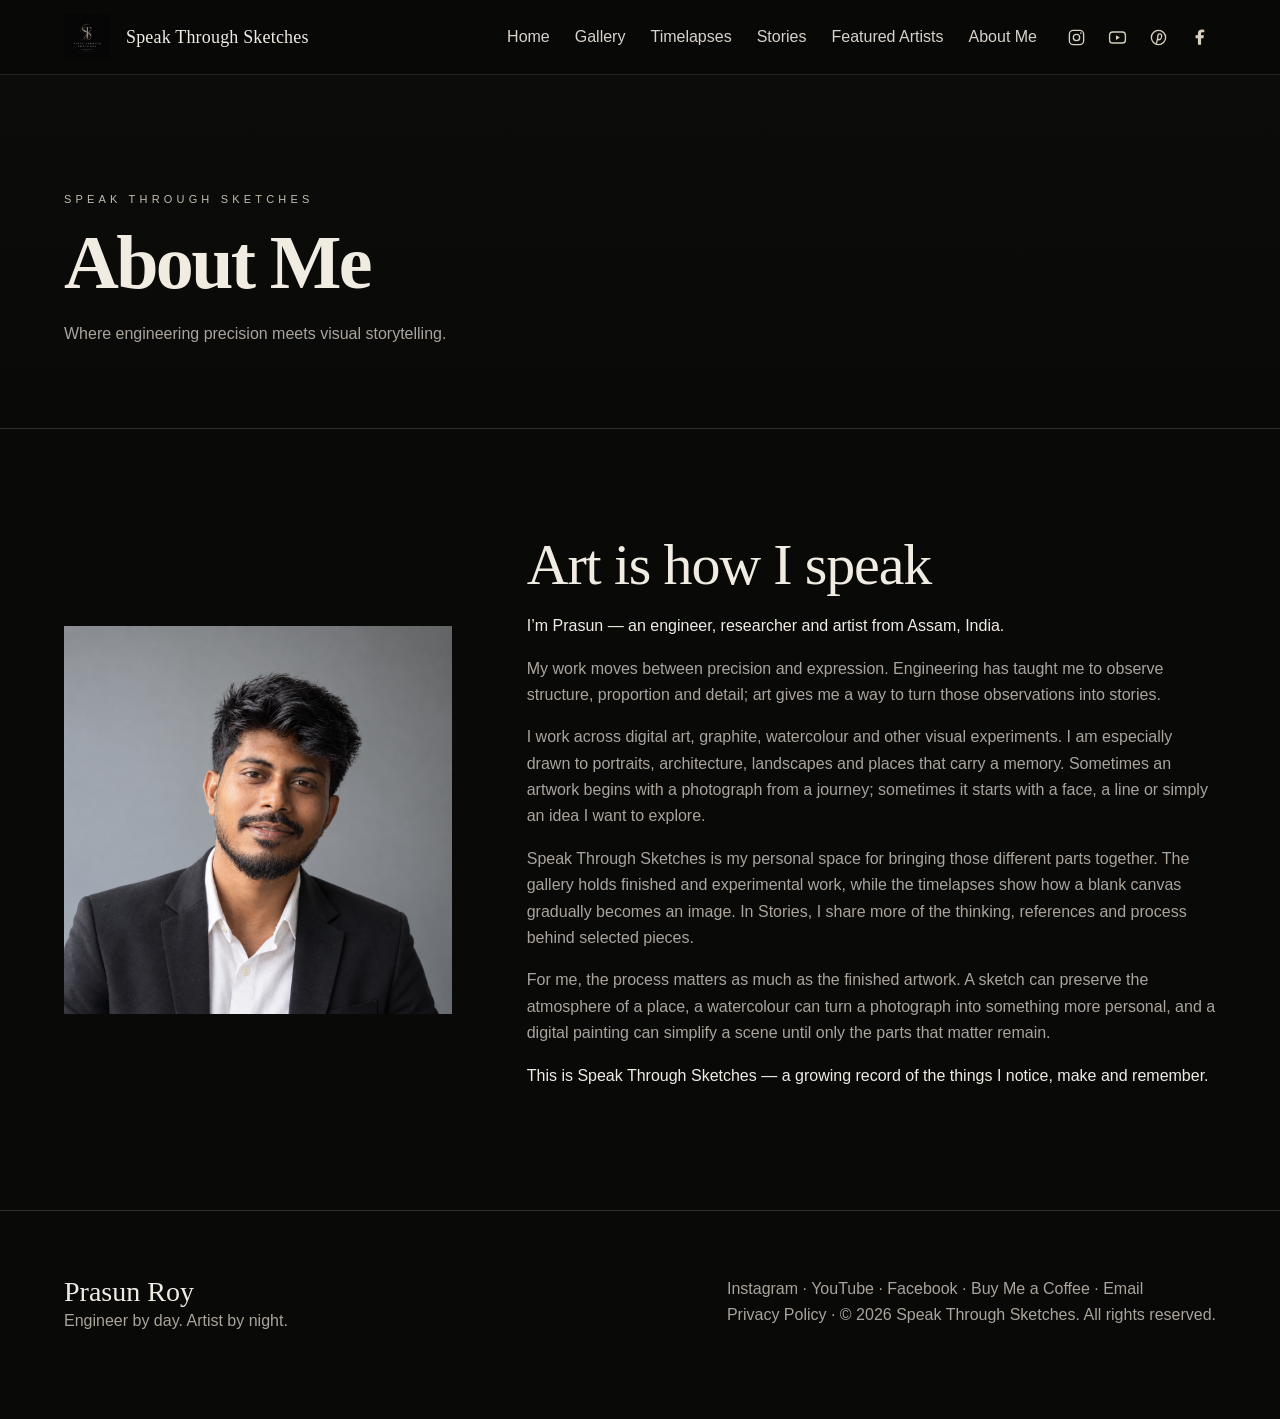
==== commit be644c57: "Add Featured Artists navigation and submission invitation" ====
--- a/about.html
+++ b/about.html
@@ -1 +1 @@
-<!doctype html><html lang="en"><head><script async src="https://www.googletagmanager.com/gtag/js?id=G-JD53RVSYMD"></script><script>window.dataLayer=window.dataLayer||[];function gtag(){dataLayer.push(arguments);}gtag('js',new Date());gtag('config','G-JD53RVSYMD');</script><title>About Prasun Roy | Speak Through Sketches</title><meta charset="utf-8"><meta name="viewport" content="width=device-width,initial-scale=1"><meta name="description" content="Meet Prasun Roy, an engineer, researcher and artist from Assam, India, and discover the story behind Speak Through Sketches."><meta property="og:title" content="About Prasun Roy | Speak Through Sketches"><meta property="og:description" content="Meet Prasun Roy, an engineer, researcher and artist from Assam, India, and discover the story behind Speak Through Sketches."><meta property="og:type" content="website"><meta property="og:url" content="https://www.speakthroughsketches.com/about.html"><meta property="og:site_name" content="Speak Through Sketches"><meta property="og:image" content="https://www.speakthroughsketches.com/assets/images/about.png"><meta property="og:image:alt" content="Prasun Roy"><meta name="twitter:card" content="summary_large_image"><meta name="twitter:image" content="https://www.speakthroughsketches.com/assets/images/about.png"><script type="application/ld+json">{"@context":"https://schema.org","@type":"Person","name":"Prasun Roy","url":"https://www.speakthroughsketches.com/about.html","image":"https://www.speakthroughsketches.com/assets/images/about.png","description":"Engineer, researcher and artist from Assam, India.","sameAs":["https://www.instagram.com/prasun__roy","https://www.youtube.com/@artbyprasun","https://facebook.com/speakthroughsketches"]}</script><link rel="canonical" href="https://www.speakthroughsketches.com/about.html"><link rel="icon" href="assets/images/logo.png"><link rel="stylesheet" href="style.css"><script async src="https://pagead2.googlesyndication.com/pagead/js/adsbygoogle.js?client=ca-pub-5330915636951383" crossorigin="anonymous"></script></head><body><nav class="nav"><div class="wrap navin"><a class="brand" href="index.html"><img src="assets/images/logo.png" alt="Speak Through Sketches logo"><span>Speak Through Sketches</span></a><button class="menu" type="button" aria-label="Toggle navigation">Menu</button><div class="links"><a href="index.html">Home</a><a href="gallery.html">Gallery</a><a href="timelapses.html">Timelapses</a><a href="stories.html">Stories</a><a href="about.html">About Me</a></div><div class="nav-social" aria-label="Follow Speak Through Sketches"><a href="https://www.instagram.com/prasun__roy" target="_blank" rel="noopener noreferrer" aria-label="Instagram" title="Instagram"><svg viewBox="0 0 24 24" aria-hidden="true"><rect x="3" y="3" width="18" height="18" rx="5"/><circle cx="12" cy="12" r="4"/><circle class="social-dot" cx="17.5" cy="6.5" r="1"/></svg></a><a href="https://www.youtube.com/@artbyprasun" target="_blank" rel="noopener noreferrer" aria-label="YouTube" title="YouTube"><svg viewBox="0 0 24 24" aria-hidden="true"><rect x="2" y="5" width="20" height="14" rx="4"/><path d="m10 9 5 3-5 3z"/></svg></a><a href="https://www.pinterest.com/artbyprasun/" target="_blank" rel="noopener noreferrer" aria-label="Pinterest" title="Pinterest"><svg viewBox="0 0 24 24" aria-hidden="true"><circle cx="12" cy="12" r="9"/><path d="m9.5 19 1.7-7.2c-.5-2.4.4-4.4 2.4-4.4 1.5 0 2.4 1.1 2.4 2.5 0 2.4-1.6 5-3.6 5-1 0-1.5-.7-1.5-1.7"/></svg></a><a href="https://facebook.com/speakthroughsketches" target="_blank" rel="noopener noreferrer" aria-label="Facebook" title="Facebook"><svg viewBox="0 0 24 24" aria-hidden="true"><path d="M14 21v-8h3l.5-4H14V7c0-1.1.4-1.7 1.8-1.7H18V2.1A25 25 0 0 0 15 2c-3.1 0-5 1.9-5 5.2V9H7v4h3v8z"/></svg></a></div></div></nav><header class="pagehero"><div class="wrap"><div class="eyebrow">Speak Through Sketches</div><h1>About Me</h1><p class="muted">Where engineering precision meets visual storytelling.</p></div></header><main class="section"><div class="wrap aboutgrid"><img src="assets/images/about.png" alt="Portrait of Prasun Roy"><div><h2>Art is how I speak</h2><p>I’m Prasun — an engineer, researcher and artist from Assam, India.</p><p class="muted">My work moves between precision and expression. Engineering has taught me to observe structure, proportion and detail; art gives me a way to turn those observations into stories.</p><p class="muted">I work across digital art, graphite, watercolour and other visual experiments. I am especially drawn to portraits, architecture, landscapes and places that carry a memory. Sometimes an artwork begins with a photograph from a journey; sometimes it starts with a face, a line or simply an idea I want to explore.</p><p class="muted">Speak Through Sketches is my personal space for bringing those different parts together. The gallery holds finished and experimental work, while the timelapses show how a blank canvas gradually becomes an image. In Stories, I share more of the thinking, references and process behind selected pieces.</p><p class="muted">For me, the process matters as much as the finished artwork. A sketch can preserve the atmosphere of a place, a watercolour can turn a photograph into something more personal, and a digital painting can simplify a scene until only the parts that matter remain.</p><p>This is Speak Through Sketches — a growing record of the things I notice, make and remember.</p></div></div></main><footer class="footer"><div class="wrap footergrid"><div><div class="name">Prasun Roy</div><div class="muted">Engineer by day. Artist by night.</div></div><div class="muted"><a href="https://www.instagram.com/prasun__roy?igsi=Y3Uyb3ZrcDMyajFr&utm_source=qr" target="_blank" rel="noopener">Instagram</a> · <a href="https://www.youtube.com/@artbyprasun" target="_blank" rel="noopener">YouTube</a> · <a href="https://facebook.com/speakthroughsketches" target="_blank" rel="noopener">Facebook</a> · <a href="https://buymeacoffee.com/speakthroughsketches" target="_blank" rel="noopener">Buy Me a Coffee</a> · <a href="mailto:artbyprasun@speakthroughsketches.com">Email</a><br><a href="privacy.html">Privacy Policy</a> · © 2026 Speak Through Sketches. All rights reserved.</div></div></footer><script src="main.js"></script></body></html>+<!doctype html><html lang="en"><head><script async src="https://www.googletagmanager.com/gtag/js?id=G-JD53RVSYMD"></script><script>window.dataLayer=window.dataLayer||[];function gtag(){dataLayer.push(arguments);}gtag('js',new Date());gtag('config','G-JD53RVSYMD');</script><title>About Prasun Roy | Speak Through Sketches</title><meta charset="utf-8"><meta name="viewport" content="width=device-width,initial-scale=1"><meta name="description" content="Meet Prasun Roy, an engineer, researcher and artist from Assam, India, and discover the story behind Speak Through Sketches."><meta property="og:title" content="About Prasun Roy | Speak Through Sketches"><meta property="og:description" content="Meet Prasun Roy, an engineer, researcher and artist from Assam, India, and discover the story behind Speak Through Sketches."><meta property="og:type" content="website"><meta property="og:url" content="https://www.speakthroughsketches.com/about.html"><meta property="og:site_name" content="Speak Through Sketches"><meta property="og:image" content="https://www.speakthroughsketches.com/assets/images/about.png"><meta property="og:image:alt" content="Prasun Roy"><meta name="twitter:card" content="summary_large_image"><meta name="twitter:image" content="https://www.speakthroughsketches.com/assets/images/about.png"><script type="application/ld+json">{"@context":"https://schema.org","@type":"Person","name":"Prasun Roy","url":"https://www.speakthroughsketches.com/about.html","image":"https://www.speakthroughsketches.com/assets/images/about.png","description":"Engineer, researcher and artist from Assam, India.","sameAs":["https://www.instagram.com/prasun__roy","https://www.youtube.com/@artbyprasun","https://facebook.com/speakthroughsketches"]}</script><link rel="canonical" href="https://www.speakthroughsketches.com/about.html"><link rel="icon" href="assets/images/logo.png"><link rel="stylesheet" href="style.css"><script async src="https://pagead2.googlesyndication.com/pagead/js/adsbygoogle.js?client=ca-pub-5330915636951383" crossorigin="anonymous"></script></head><body><nav class="nav"><div class="wrap navin"><a class="brand" href="index.html"><img src="assets/images/logo.png" alt="Speak Through Sketches logo"><span>Speak Through Sketches</span></a><button class="menu" type="button" aria-label="Toggle navigation">Menu</button><div class="links"><a href="index.html">Home</a><a href="gallery.html">Gallery</a><a href="timelapses.html">Timelapses</a><a href="stories.html">Stories</a><a href="featured-artists.html">Featured Artists</a><a href="about.html">About Me</a></div><div class="nav-social" aria-label="Follow Speak Through Sketches"><a href="https://www.instagram.com/prasun__roy" target="_blank" rel="noopener noreferrer" aria-label="Instagram" title="Instagram"><svg viewBox="0 0 24 24" aria-hidden="true"><rect x="3" y="3" width="18" height="18" rx="5"/><circle cx="12" cy="12" r="4"/><circle class="social-dot" cx="17.5" cy="6.5" r="1"/></svg></a><a href="https://www.youtube.com/@artbyprasun" target="_blank" rel="noopener noreferrer" aria-label="YouTube" title="YouTube"><svg viewBox="0 0 24 24" aria-hidden="true"><rect x="2" y="5" width="20" height="14" rx="4"/><path d="m10 9 5 3-5 3z"/></svg></a><a href="https://www.pinterest.com/artbyprasun/" target="_blank" rel="noopener noreferrer" aria-label="Pinterest" title="Pinterest"><svg viewBox="0 0 24 24" aria-hidden="true"><circle cx="12" cy="12" r="9"/><path d="m9.5 19 1.7-7.2c-.5-2.4.4-4.4 2.4-4.4 1.5 0 2.4 1.1 2.4 2.5 0 2.4-1.6 5-3.6 5-1 0-1.5-.7-1.5-1.7"/></svg></a><a href="https://facebook.com/speakthroughsketches" target="_blank" rel="noopener noreferrer" aria-label="Facebook" title="Facebook"><svg viewBox="0 0 24 24" aria-hidden="true"><path d="M14 21v-8h3l.5-4H14V7c0-1.1.4-1.7 1.8-1.7H18V2.1A25 25 0 0 0 15 2c-3.1 0-5 1.9-5 5.2V9H7v4h3v8z"/></svg></a></div></div></nav><header class="pagehero"><div class="wrap"><div class="eyebrow">Speak Through Sketches</div><h1>About Me</h1><p class="muted">Where engineering precision meets visual storytelling.</p></div></header><main class="section"><div class="wrap aboutgrid"><img src="assets/images/about.png" alt="Portrait of Prasun Roy"><div><h2>Art is how I speak</h2><p>I’m Prasun — an engineer, researcher and artist from Assam, India.</p><p class="muted">My work moves between precision and expression. Engineering has taught me to observe structure, proportion and detail; art gives me a way to turn those observations into stories.</p><p class="muted">I work across digital art, graphite, watercolour and other visual experiments. I am especially drawn to portraits, architecture, landscapes and places that carry a memory. Sometimes an artwork begins with a photograph from a journey; sometimes it starts with a face, a line or simply an idea I want to explore.</p><p class="muted">Speak Through Sketches is my personal space for bringing those different parts together. The gallery holds finished and experimental work, while the timelapses show how a blank canvas gradually becomes an image. In Stories, I share more of the thinking, references and process behind selected pieces.</p><p class="muted">For me, the process matters as much as the finished artwork. A sketch can preserve the atmosphere of a place, a watercolour can turn a photograph into something more personal, and a digital painting can simplify a scene until only the parts that matter remain.</p><p>This is Speak Through Sketches — a growing record of the things I notice, make and remember.</p></div></div></main><footer class="footer"><div class="wrap footergrid"><div><div class="name">Prasun Roy</div><div class="muted">Engineer by day. Artist by night.</div></div><div class="muted"><a href="https://www.instagram.com/prasun__roy?igsi=Y3Uyb3ZrcDMyajFr&utm_source=qr" target="_blank" rel="noopener">Instagram</a> · <a href="https://www.youtube.com/@artbyprasun" target="_blank" rel="noopener">YouTube</a> · <a href="https://facebook.com/speakthroughsketches" target="_blank" rel="noopener">Facebook</a> · <a href="https://buymeacoffee.com/speakthroughsketches" target="_blank" rel="noopener">Buy Me a Coffee</a> · <a href="mailto:artbyprasun@speakthroughsketches.com">Email</a><br><a href="privacy.html">Privacy Policy</a> · © 2026 Speak Through Sketches. All rights reserved.</div></div></footer><script src="main.js"></script></body></html>
--- a/style.css
+++ b/style.css
@@ -1,2 +1,12 @@
 :root{--bg:#090908;--panel:#121211;--ink:#f1ece2;--muted:#aaa49a;--line:#302f2b;--accent:#d8cfbd;--max:1260px}*{box-sizing:border-box}html{scroll-behavior:smooth}body{margin:0;background:var(--bg);color:var(--ink);font-family:Arial,Helvetica,sans-serif;line-height:1.65}a{color:inherit;text-decoration:none}img{max-width:100%;display:block}.wrap{width:min(var(--max),90vw);margin:auto}.nav{position:sticky;top:0;z-index:30;background:rgba(9,9,8,.94);backdrop-filter:blur(14px);border-bottom:1px solid #24231f}.navin{height:86px;display:flex;align-items:center;justify-content:space-between}.brand{display:flex;align-items:center;gap:16px}.brand img{width:58px;height:58px;object-fit:cover}.brand span{font:23px/1 Georgia,serif;letter-spacing:.025em}.links{display:flex;gap:34px;color:#d8d2c8}.links a{padding:30px 0;position:relative}.links a:after{content:"";position:absolute;left:0;right:100%;bottom:20px;height:1px;background:var(--ink);transition:.25s}.links a:hover:after,.links a.active:after{right:0}.menu{display:none;background:none;border:1px solid var(--line);color:var(--ink);padding:8px 11px}.hero{min-height:72vh;display:grid;align-items:center;position:relative;overflow:hidden;border-bottom:1px solid var(--line)}.hero:before{content:"";position:absolute;inset:0;background:linear-gradient(90deg,rgba(0,0,0,.88) 0%,rgba(0,0,0,.52) 43%,rgba(0,0,0,.2) 100%),url('assets/images/graphite-3.jpg') center 36%/cover;filter:grayscale(1)}.hero .inner{position:relative;width:min(var(--max),90vw);margin:auto;padding:110px 0}.eyebrow{letter-spacing:.38em;text-transform:uppercase;color:#c4bdae;font-size:11px}.hero h1,.pagehero h1{font:700 clamp(58px,7vw,96px)/.96 Georgia,serif;margin:18px 0 22px;letter-spacing:-.035em}.hero p{font:20px/1.7 Georgia,serif;max-width:650px;color:#e1dbd0}.btn{display:inline-block;border:1px solid #817c72;padding:12px 23px;margin-top:18px;transition:.25s}.btn:hover{background:var(--ink);color:#111}.section{padding:105px 0;border-bottom:1px solid var(--line)}.sectionhead{display:flex;justify-content:space-between;gap:25px;align-items:end;margin-bottom:42px}.section h2{font:clamp(38px,4vw,54px)/1.08 Georgia,serif;margin:0;letter-spacing:-.02em}.muted{color:var(--muted)}.featured{display:grid;grid-template-columns:minmax(0,1.45fr) minmax(300px,.55fr);gap:0;align-items:stretch;background:var(--panel)}.featured img{height:590px;width:100%;object-fit:cover}.cardtext{padding:52px;display:flex;flex-direction:column;justify-content:center}.cardtext h3{font:40px Georgia,serif;margin:10px 0 6px}.grid{columns:3 300px;column-gap:22px}.art{break-inside:avoid;margin:0 0 22px;background:var(--panel);cursor:pointer;overflow:hidden;border:1px solid transparent;transition:.3s}.art img{width:100%;transition:.45s}.art:hover{border-color:#34332f}.art:hover img{transform:scale(1.02);filter:brightness(.9)}.cap{padding:15px 17px}.cap strong{font-family:Georgia,serif;font-size:19px}.tags{font-size:10px;letter-spacing:.2em;text-transform:uppercase;color:var(--muted)}.filter{display:flex;gap:10px;flex-wrap:wrap;margin-bottom:36px}.filter button{background:transparent;border:1px solid var(--line);color:var(--ink);padding:10px 17px;cursor:pointer;transition:.2s}.filter button:hover,.filter button.on{background:var(--ink);color:#111}.video{aspect-ratio:16/7;background:radial-gradient(circle at center,#25241f,#11110f 65%);display:grid;place-items:center;border:1px solid var(--line)}.play{width:76px;height:76px;border:1px solid var(--ink);border-radius:50%;display:grid;place-items:center;font-size:25px;transition:.25s}.play:hover{transform:scale(1.08);background:var(--ink);color:#111}.aboutgrid{display:grid;grid-template-columns:.72fr 1.28fr;gap:75px;align-items:center}.aboutgrid img{aspect-ratio:1/1;object-fit:cover;filter:saturate(.88)}.aboutgrid h2{font-size:58px}.footer{padding:65px 0 85px}.footergrid{display:flex;justify-content:space-between;gap:30px;flex-wrap:wrap}.footer .name{font:28px Georgia,serif}.pagehero{padding:115px 0 65px;border-bottom:1px solid var(--line);background:linear-gradient(180deg,#0c0c0b,#090908)}.pagehero h1{font-size:76px}.storygrid{display:grid;grid-template-columns:repeat(3,1fr);gap:20px}.story{background:var(--panel);padding:30px;min-height:240px;border:1px solid var(--line)}.story h3{font:28px Georgia,serif}.lightbox{position:fixed;inset:0;background:rgba(0,0,0,.96);z-index:100;display:none;align-items:center;justify-content:center;padding:30px}.lightbox.open{display:flex}.lightbox img{max-height:88vh;max-width:92vw;box-shadow:0 20px 70px #000}.close{position:absolute;right:30px;top:18px;font-size:34px;cursor:pointer}.legal{max-width:800px}.legal h2{font-family:Georgia,serif}@media(max-width:760px){.wrap{width:90vw}.navin{height:70px}.brand span{font-size:18px}.brand img{width:46px;height:46px}.menu{display:block}.links{display:none;position:absolute;top:70px;left:0;right:0;background:#0d0d0c;padding:14px 5vw 20px;flex-direction:column;gap:0;border-bottom:1px solid var(--line)}.links.open{display:flex}.links a{padding:12px 0}.links a:after{display:none}.hero{min-height:67vh}.hero .inner{padding:75px 0}.hero h1{font-size:clamp(52px,15vw,72px)}.hero p{font-size:18px}.featured,.aboutgrid{grid-template-columns:1fr}.featured img{height:auto;max-height:520px}.cardtext{padding:30px}.section{padding:68px 0}.sectionhead{align-items:flex-start;flex-direction:column;margin-bottom:28px}.section h2{font-size:39px}.aboutgrid{gap:35px}.aboutgrid h2{font-size:44px}.storygrid{grid-template-columns:1fr}.pagehero{padding:80px 0 40px}.pagehero h1{font-size:55px}.grid{columns:2 150px}}@media(max-width:480px){.grid{columns:1}.brand span{font-size:16px}.hero h1{font-size:50px}}.timelapse-duo{display:grid;grid-template-columns:1fr 1fr;gap:3px;aspect-ratio:16/10;overflow:hidden;margin-bottom:18px}.timelapse-duo img{width:100%;height:100%;object-fit:cover}
-.timelapse-card{padding:18px}.video-thumb{position:relative;width:100%;padding:0;border:0;background:#050505;cursor:pointer;overflow:hidden;display:block;margin-bottom:18px}.video-thumb.wide{aspect-ratio:16/9}.video-thumb.short{aspect-ratio:9/12}.video-thumb img{width:100%;height:100%;object-fit:cover;transition:.35s}.video-thumb:hover img{transform:scale(1.025);filter:brightness(.72)}.video-play{position:absolute;left:50%;top:50%;transform:translate(-50%,-50%);width:66px;height:66px;border:1px solid rgba(255,255,255,.9);border-radius:50%;display:grid;place-items:center;background:rgba(0,0,0,.52);color:#fff;font-size:22px;padding-left:4px;transition:.25s}.video-thumb:hover .video-play{background:var(--ink);color:#111;transform:translate(-50%,-50%) scale(1.06)}.video-frame{width:100%;border:0;display:block;background:#000;margin-bottom:18px}.video-frame.wide{aspect-ratio:16/9}.video-frame.short{aspect-ratio:9/12}.youtube-link{display:inline-block;color:#d8cfbd;border-bottom:1px solid #5d594f;padding-bottom:2px;margin-top:4px;font-size:14px}.youtube-link:hover{color:#fff;border-color:#fff}.picks-intro{max-width:650px;margin:-20px 0 35px}.picks-grid{display:grid;grid-template-columns:repeat(3,1fr);gap:18px}.pick{background:var(--panel);border:1px solid var(--line);padding:28px;display:flex;flex-direction:column;align-items:flex-start}.pick h3{font:26px/1.2 Georgia,serif;margin:12px 0 4px}.pick p{flex:1}.affiliate-note{color:var(--muted);font-size:12px;margin-top:22px}@media(max-width:900px){.picks-grid{grid-template-columns:repeat(2,1fr)}}@media(max-width:560px){.picks-grid{grid-template-columns:1fr}}.home-video{max-width:1000px;margin:auto}.home-video .video-thumb{margin-bottom:0}.home-video-meta{display:flex;justify-content:space-between;gap:25px;align-items:center;background:var(--panel);border:1px solid var(--line);border-top:0;padding:22px 25px}.home-video-meta h3{font:27px Georgia,serif;margin:5px 0}@media(max-width:600px){.home-video-meta{align-items:flex-start;flex-direction:column}}.stories-long{max-width:900px;margin:auto}.story-full{padding:40px 0;border-bottom:1px solid var(--line)}.story-full:first-child{padding-top:0}.story-full h2{font:38px/1.15 Georgia,serif;margin:12px 0 24px}.story-full p{font-size:17px;line-height:1.85;color:var(--muted);max-width:780px}@media(max-width:600px){.story-full h2{font-size:30px}.story-full p{font-size:16px}}+.timelapse-card{padding:18px}.video-thumb{position:relative;width:100%;padding:0;border:0;background:#050505;cursor:pointer;overflow:hidden;display:block;margin-bottom:18px}.video-thumb.wide{aspect-ratio:16/9}.video-thumb.short{aspect-ratio:9/12}.video-thumb img{width:100%;height:100%;object-fit:cover;transition:.35s}.video-thumb:hover img{transform:scale(1.025);filter:brightness(.72)}.video-play{position:absolute;left:50%;top:50%;transform:translate(-50%,-50%);width:66px;height:66px;border:1px solid rgba(255,255,255,.9);border-radius:50%;display:grid;place-items:center;background:rgba(0,0,0,.52);color:#fff;font-size:22px;padding-left:4px;transition:.25s}.video-thumb:hover .video-play{background:var(--ink);color:#111;transform:translate(-50%,-50%) scale(1.06)}.video-frame{width:100%;border:0;display:block;background:#000;margin-bottom:18px}.video-frame.wide{aspect-ratio:16/9}.video-frame.short{aspect-ratio:9/12}.youtube-link{display:inline-block;color:#d8cfbd;border-bottom:1px solid #5d594f;padding-bottom:2px;margin-top:4px;font-size:14px}.youtube-link:hover{color:#fff;border-color:#fff}.picks-intro{max-width:650px;margin:-20px 0 35px}.picks-grid{display:grid;grid-template-columns:repeat(3,1fr);gap:18px}.pick{background:var(--panel);border:1px solid var(--line);padding:28px;display:flex;flex-direction:column;align-items:flex-start}.pick h3{font:26px/1.2 Georgia,serif;margin:12px 0 4px}.pick p{flex:1}.affiliate-note{color:var(--muted);font-size:12px;margin-top:22px}@media(max-width:900px){.picks-grid{grid-template-columns:repeat(2,1fr)}}@media(max-width:560px){.picks-grid{grid-template-columns:1fr}}.home-video{max-width:1000px;margin:auto}.home-video .video-thumb{margin-bottom:0}.home-video-meta{display:flex;justify-content:space-between;gap:25px;align-items:center;background:var(--panel);border:1px solid var(--line);border-top:0;padding:22px 25px}.home-video-meta h3{font:27px Georgia,serif;margin:5px 0}@media(max-width:600px){.home-video-meta{align-items:flex-start;flex-direction:column}}.stories-long{max-width:900px;margin:auto}.story-full{padding:40px 0;border-bottom:1px solid var(--line)}.story-full:first-child{padding-top:0}.story-full h2{font:38px/1.15 Georgia,serif;margin:12px 0 24px}.story-full p{font-size:17px;line-height:1.85;color:var(--muted);max-width:780px}@media(max-width:600px){.story-full h2{font-size:30px}.story-full p{font-size:16px}}
+/* Social links in the shared site navigation */
+.navin{gap:22px}.links{margin-left:auto;gap:25px;white-space:nowrap}.nav-social{display:flex;align-items:center;gap:7px;flex-shrink:0}.nav-social a{width:34px;height:34px;display:inline-flex;align-items:center;justify-content:center;border:1px solid transparent;border-radius:50%;color:var(--accent);transition:background .2s,border-color .2s,color .2s}.nav-social a:hover,.nav-social a:focus-visible{background:#24231f;border-color:#6e685e;color:#fff}.nav-social svg{width:19px;height:19px;fill:none;stroke:currentColor;stroke-width:1.7;stroke-linecap:round;stroke-linejoin:round}.nav-social .social-dot{fill:currentColor;stroke:none}.nav-social a[aria-label="Facebook"] svg{fill:currentColor;stroke:none}.nav-social a[aria-label="YouTube"] svg path{fill:currentColor;stroke:none}
+@media(max-width:1100px){.menu{display:block;order:3}.nav-social{margin-left:auto;order:2}.links{display:none;position:absolute;top:86px;left:0;right:0;background:#0d0d0c;padding:14px 5vw 20px;flex-direction:column;gap:0;border-bottom:1px solid var(--line);white-space:normal}.links.open{display:flex}.links a{padding:12px 0}.links a:after{display:none}}
+@media(max-width:760px){.links{top:70px}.navin{gap:8px}.nav-social{gap:0}.nav-social a{width:30px;height:34px}.nav-social svg{width:17px;height:17px}}
+@media(max-width:480px){.brand{gap:7px}.brand span{font-size:14px}.brand img{width:38px;height:38px}.nav-social a{width:27px}.nav-social svg{width:16px;height:16px}.menu{padding:7px 8px;font-size:12px}}
+@media(max-width:365px){.brand span{font-size:12px}.nav-social a{width:25px}}
+
+/* Compact, artwork-first header: logo carries the brand on phones */
+@media(min-width:761px){.brand span{font-size:18px;letter-spacing:.01em}.brand img{width:46px;height:46px}.navin{height:74px}}
+@media(max-width:760px){.brand{flex-shrink:0}.brand span{display:none}.brand img{width:42px;height:42px}.nav-social{margin-left:auto}.navin{justify-content:space-between}}
